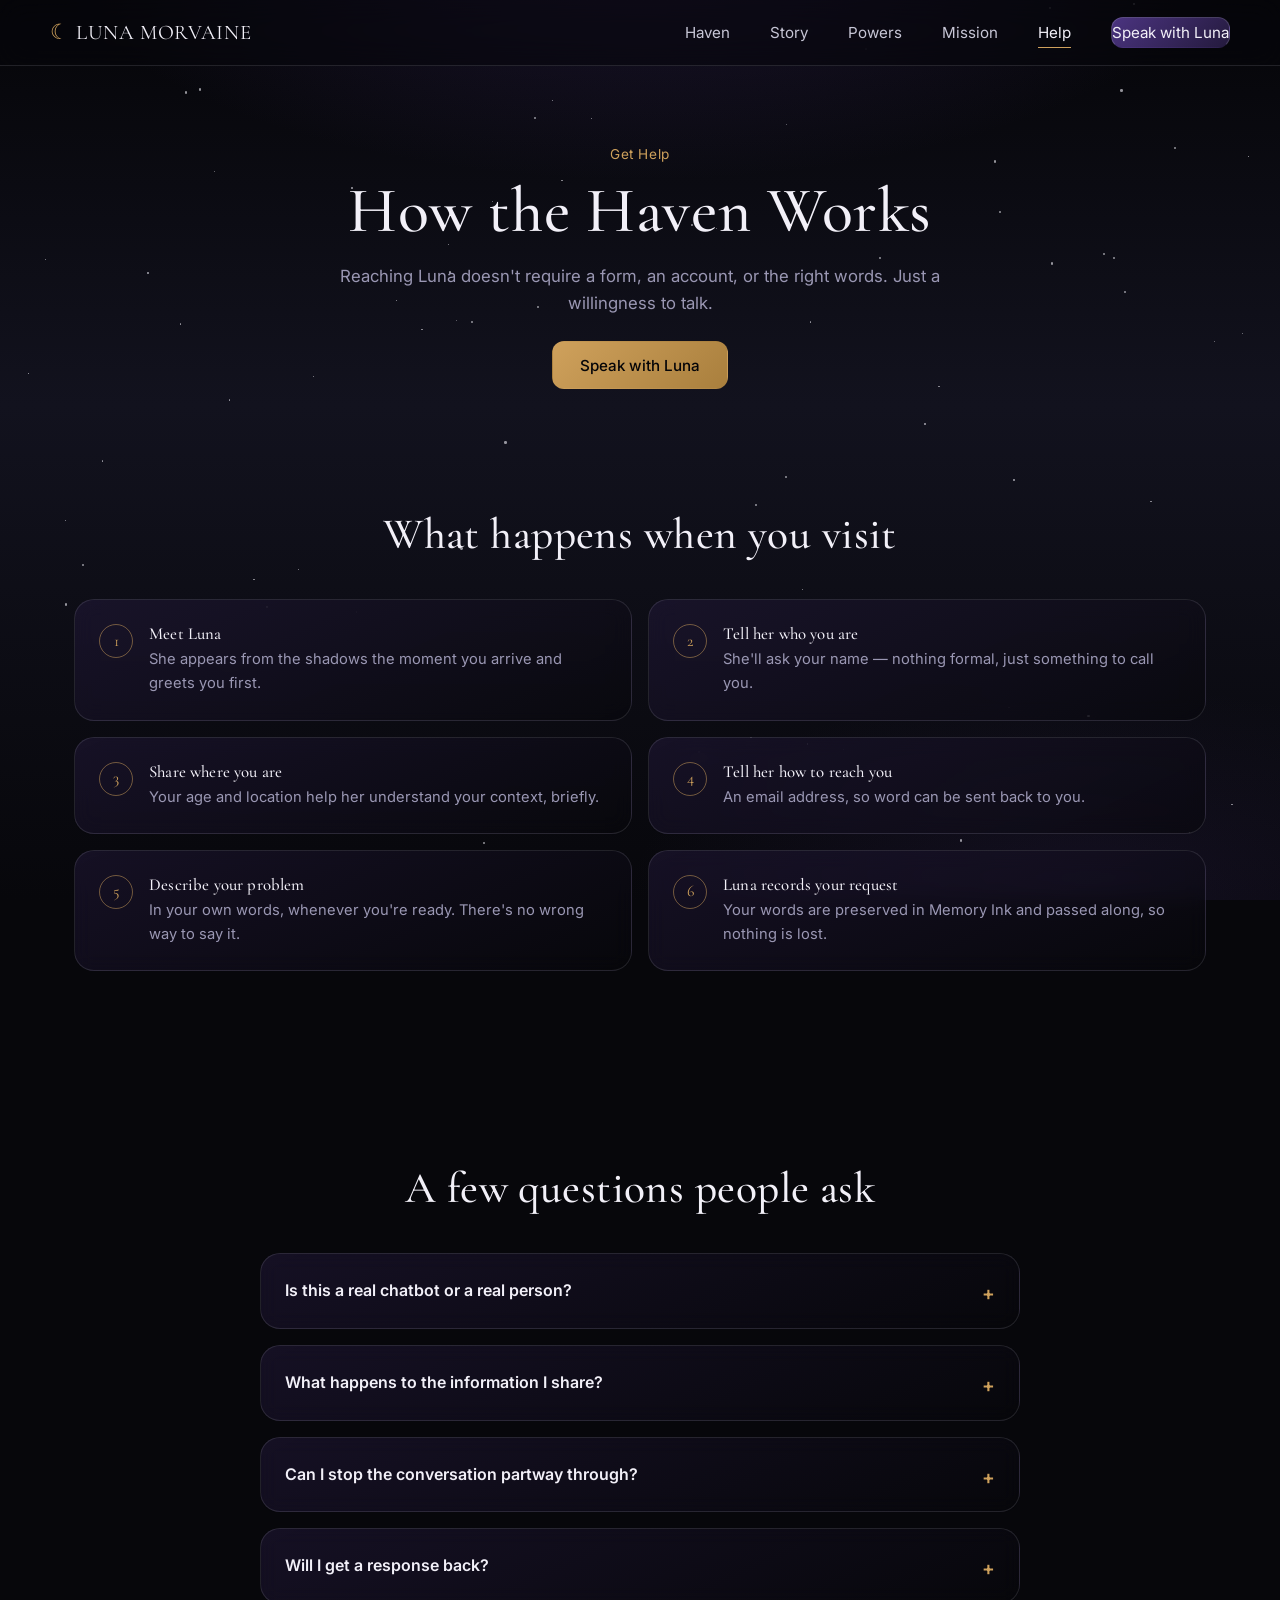
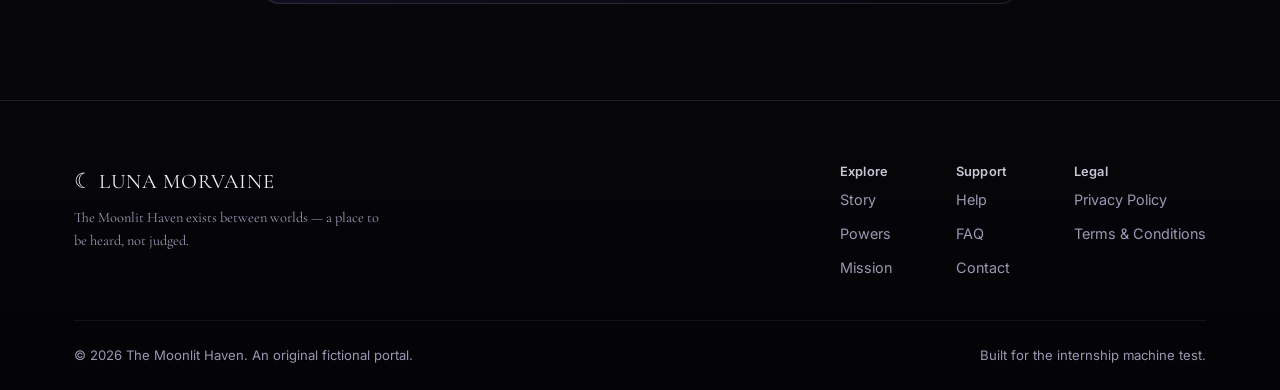
==== frontend/help.html @ e48f8812 "Initial commit - Moonlit Haven" ====
<!DOCTYPE html>
<html lang="en">
<head>
<meta charset="UTF-8" />
<meta name="viewport" content="width=device-width, initial-scale=1.0" />
<title>Get Help — Luna Morvaine</title>
<meta name="description" content="How to use the Moonlit Haven help portal and speak with Luna Morvaine." />
<link rel="stylesheet" href="style.css" />
<link rel="stylesheet" href="animations.css" />
</head>
<body>
<a class="skip-link" href="#main">Skip to content</a>
<div class="haven-atmosphere" aria-hidden="true"></div>
<div class="haven-stars" aria-hidden="true"></div>

<header class="site-nav">
  <div class="nav-inner">
    <a class="brand" href="index.html"><span class="glyph">☾</span> LUNA MORVAINE</a>
    <button class="nav-toggle" aria-label="Toggle navigation" aria-expanded="false">☰</button>
    <ul class="nav-links">
      <li><a href="index.html">Haven</a></li>
      <li><a href="story.html">Story</a></li>
      <li><a href="powers.html">Powers</a></li>
      <li><a href="mission.html">Mission</a></li>
      <li><a href="help.html" aria-current="page">Help</a></li>
      <li><a class="nav-cta" href="#" id="speak-with-luna" aria-expanded="false">Speak with Luna</a></li>
    </ul>
  </div>
</header>

<main id="main">
  <section class="help-hero">
    <div class="container text-center">
      <span class="eyebrow">Get Help</span>
      <h1>How the Haven Works</h1>
      <p class="mx-auto">Reaching Luna doesn't require a form, an account, or the right words. Just a willingness to talk.</p>
      <button class="btn btn-gold" id="help-speak-btn">Speak with Luna</button>
    </div>
  </section>

  <section class="steps-section">
    <div class="container">
      <div class="section-head center">
        <h2>What happens when you visit</h2>
      </div>
      <ol class="steps-list">
        <li class="step-item glass-panel">
          <span class="step-num">1</span>
          <div><h3>Meet Luna</h3><p>She appears from the shadows the moment you arrive and greets you first.</p></div>
        </li>
        <li class="step-item glass-panel">
          <span class="step-num">2</span>
          <div><h3>Tell her who you are</h3><p>She'll ask your name — nothing formal, just something to call you.</p></div>
        </li>
        <li class="step-item glass-panel">
          <span class="step-num">3</span>
          <div><h3>Share where you are</h3><p>Your age and location help her understand your context, briefly.</p></div>
        </li>
        <li class="step-item glass-panel">
          <span class="step-num">4</span>
          <div><h3>Tell her how to reach you</h3><p>An email address, so word can be sent back to you.</p></div>
        </li>
        <li class="step-item glass-panel">
          <span class="step-num">5</span>
          <div><h3>Describe your problem</h3><p>In your own words, whenever you're ready. There's no wrong way to say it.</p></div>
        </li>
        <li class="step-item glass-panel">
          <span class="step-num">6</span>
          <div><h3>Luna records your request</h3><p>Your words are preserved in Memory Ink and passed along, so nothing is lost.</p></div>
        </li>
      </ol>
    </div>
  </section>

  <section class="faq-section" id="faq">
    <div class="container">
      <div class="section-head center">
        <h2>A few questions people ask</h2>
      </div>
      <div class="faq-list">
        <details class="faq-item glass-panel">
          <summary>Is this a real chatbot or a real person?</summary>
          <p>Luna Morvaine is an original fictional character, and this portal is a conceptual project. The conversation is handled by an automated interface designed to feel personal and unhurried.</p>
        </details>
        <details class="faq-item glass-panel">
          <summary>What happens to the information I share?</summary>
          <p>It's recorded and sent to the portal's operator so a request can be reviewed. See the <a href="privacy.html">Privacy Policy</a> for full detail on what's collected and why.</p>
        </details>
        <details class="faq-item glass-panel">
          <summary>Can I stop the conversation partway through?</summary>
          <p>Yes. You can minimize the conversation at any time using the close control, and reopen it later with the "Speak with Luna" button.</p>
        </details>
        <details class="faq-item glass-panel">
          <summary>Will I get a response back?</summary>
          <p>The portal is designed to notify a real recipient once a grievance is submitted, so a reply can be sent to the email address you provide.</p>
        </details>
      </div>
    </div>
  </section>
</main>

<footer class="site-footer">
  <div class="container">
    <div class="footer-inner">
      <div class="footer-brand">
        <span class="brand">☾ LUNA MORVAINE</span>
        <p>The Moonlit Haven exists between worlds — a place to be heard, not judged.</p>
      </div>
      <div class="footer-links">
        <div class="footer-col">
          <h4>Explore</h4>
          <ul>
            <li><a href="story.html">Story</a></li>
            <li><a href="powers.html">Powers</a></li>
            <li><a href="mission.html">Mission</a></li>
          </ul>
        </div>
        <div class="footer-col">
          <h4>Support</h4>
          <ul>
            <li><a href="help.html">Help</a></li>
            <li><a href="help.html#faq">FAQ</a></li>
            <li><a href="#" id="footer-speak-btn">Contact</a></li>
          </ul>
        </div>
        <div class="footer-col">
          <h4>Legal</h4>
          <ul>
            <li><a href="privacy.html">Privacy Policy</a></li>
            <li><a href="terms.html">Terms &amp; Conditions</a></li>
          </ul>
        </div>
      </div>
    </div>
    <div class="footer-bottom">
      <span>© <span data-year>2026</span> The Moonlit Haven. An original fictional portal.</span>
      <span>Built for the internship machine test.</span>
    </div>
  </div>
</footer>

<div id="luna-chat-overlay" class="chat-overlay" hidden>
  <div class="chat-panel glass-panel" id="luna-chat-panel" role="dialog" aria-label="Conversation with Luna Morvaine" aria-modal="false">
    <div class="chat-header">
      <div class="chat-avatar"><img src="assets/hero/idle.png" alt="" aria-hidden="true" /></div>
      <div class="chat-header-text"><strong>Luna Morvaine</strong><span>The Moonlit Haven</span></div>
      <button class="chat-close" id="luna-chat-close" aria-label="Minimize conversation">–</button>
    </div>
    <div class="chat-messages" id="luna-chat-messages" role="log" aria-live="polite"></div>
    <div class="typing-indicator" id="luna-typing-indicator" hidden aria-hidden="true">
      <span class="typing-dot"></span><span class="typing-dot"></span><span class="typing-dot"></span>
    </div>
    <form class="chat-input-row" id="luna-chat-form">
      <label for="luna-chat-input" class="visually-hidden">Your message to Luna</label>
      <input type="text" id="luna-chat-input" placeholder="Type your reply..." autocomplete="off" />
      <button type="submit" id="luna-chat-send" class="btn btn-primary chat-send-btn" aria-label="Send message">Send</button>
    </form>
  </div>
</div>

<script src="script.js"></script>
<script src="chatbot.js"></script>
<script>
  document.getElementById('footer-speak-btn').addEventListener('click', (e) => { e.preventDefault(); window.LunaChat.open(); });
  document.getElementById('help-speak-btn').addEventListener('click', () => window.LunaChat.open());
</script>
</body>
</html>
---- frontend/style.css ----
/* ==========================================================================
   Luna Morvaine — The Moonlit Haven
   Core design system: reset, tokens, layout, components
   ========================================================================== */

@import url('https://fonts.googleapis.com/css2?family=Cormorant+Garamond:ital,wght@0,400;0,500;0,600;1,400&family=Inter:wght@400;500;600&display=swap');

:root {
  /* Color tokens */
  --void: #07070b;
  --midnight: #12121e;
  --violet-deep: #241a3d;
  --violet: #4b3480;
  --violet-glow: #8a6fd6;
  --silver: #c7c6d6;
  --lunar-white: #f2f0f8;
  --gold: #cfa15c;
  --ink: #050508;

  --text-primary: var(--lunar-white);
  --text-muted: #9a97b3;

  /* Type */
  --font-display: 'Cormorant Garamond', Georgia, serif;
  --font-body: 'Inter', -apple-system, BlinkMacSystemFont, sans-serif;

  /* Spacing scale */
  --space-1: 0.5rem;
  --space-2: 1rem;
  --space-3: 1.5rem;
  --space-4: 2.5rem;
  --space-5: 4rem;
  --space-6: 6rem;

  --radius-sm: 6px;
  --radius-md: 12px;
  --radius-lg: 20px;

  --shadow-glow: 0 0 40px rgba(138, 111, 214, 0.25);
  --border-glass: 1px solid rgba(199, 198, 214, 0.14);

  --ease-cinematic: cubic-bezier(0.16, 1, 0.3, 1);
}

* { box-sizing: border-box; }

html {
  scroll-behavior: smooth;
}

@media (prefers-reduced-motion: reduce) {
  html { scroll-behavior: auto; }
  *, *::before, *::after {
    animation-duration: 0.01ms !important;
    animation-iteration-count: 1 !important;
    transition-duration: 0.01ms !important;
    scroll-behavior: auto !important;
  }
}

body {
  margin: 0;
  min-height: 100vh;
  background: var(--void);
  color: var(--text-primary);
  font-family: var(--font-body);
  font-size: 16px;
  line-height: 1.6;
  overflow-x: hidden;
  position: relative;
}

/* Background atmosphere: stars + gradient, present on every page */
.haven-atmosphere {
  position: fixed;
  inset: 0;
  z-index: -2;
  background:
    radial-gradient(ellipse 80% 50% at 50% -10%, rgba(75, 52, 128, 0.35), transparent 60%),
    radial-gradient(ellipse 60% 40% at 85% 100%, rgba(75, 52, 128, 0.18), transparent 60%),
    linear-gradient(180deg, var(--ink) 0%, var(--midnight) 45%, var(--void) 100%);
}

.haven-stars {
  position: fixed;
  inset: 0;
  z-index: -1;
  pointer-events: none;
}

img { max-width: 100%; display: block; }

h1, h2, h3, h4 {
  font-family: var(--font-display);
  font-weight: 500;
  letter-spacing: 0.01em;
  line-height: 1.15;
  margin: 0 0 var(--space-2);
  color: var(--lunar-white);
}

h1 { font-size: clamp(2.4rem, 5vw, 4.2rem); }
h2 { font-size: clamp(1.9rem, 3.4vw, 2.8rem); }
h3 { font-size: clamp(1.3rem, 2vw, 1.7rem); }

p { margin: 0 0 var(--space-2); color: var(--text-muted); max-width: 62ch; }

a { color: var(--violet-glow); text-decoration: none; }
a:hover { color: var(--gold); }

.container {
  max-width: 1180px;
  margin: 0 auto;
  padding: 0 var(--space-3);
}

section { padding: var(--space-6) 0; position: relative; }

/* Focus visibility for accessibility */
a:focus-visible,
button:focus-visible,
input:focus-visible,
textarea:focus-visible {
  outline: 2px solid var(--gold);
  outline-offset: 3px;
  border-radius: var(--radius-sm);
}

/* ==========================================================================
   Navigation
   ========================================================================== */

.site-nav {
  position: fixed;
  top: 0;
  left: 0;
  right: 0;
  z-index: 100;
  display: flex;
  align-items: center;
  justify-content: space-between;
  padding: var(--space-2) var(--space-3);
  background: rgba(7, 7, 11, 0.55);
  backdrop-filter: blur(14px);
  -webkit-backdrop-filter: blur(14px);
  border-bottom: var(--border-glass);
}

.nav-inner {
  max-width: 1180px;
  margin: 0 auto;
  width: 100%;
  display: flex;
  align-items: center;
  justify-content: space-between;
}

.brand {
  font-family: var(--font-display);
  font-size: 1.3rem;
  color: var(--lunar-white);
  letter-spacing: 0.03em;
  display: flex;
  align-items: center;
  gap: 0.4rem;
}
.brand:hover { color: var(--lunar-white); }
.brand .glyph { color: var(--gold); }

.nav-links {
  display: flex;
  align-items: center;
  gap: var(--space-4);
  list-style: none;
  margin: 0;
  padding: 0;
}

.nav-links a {
  color: var(--silver);
  font-size: 0.95rem;
  padding: 0.3rem 0;
  border-bottom: 1px solid transparent;
  transition: color 0.25s var(--ease-cinematic), border-color 0.25s var(--ease-cinematic);
}
.nav-links a:hover,
.nav-links a[aria-current="page"] {
  color: var(--lunar-white);
  border-bottom-color: var(--gold);
}

.nav-cta {
  background: linear-gradient(135deg, var(--violet), var(--violet-deep));
  color: var(--lunar-white) !important;
  padding: 0.55rem 1.2rem;
  border-radius: var(--radius-md);
  border: 1px solid rgba(199, 198, 214, 0.2);
  font-size: 0.9rem;
  transition: box-shadow 0.3s var(--ease-cinematic), transform 0.2s var(--ease-cinematic);
}
.nav-cta:hover {
  box-shadow: var(--shadow-glow);
  transform: translateY(-1px);
  color: var(--lunar-white) !important;
}

.nav-toggle {
  display: none;
  background: none;
  border: none;
  color: var(--lunar-white);
  font-size: 1.6rem;
  cursor: pointer;
  padding: 0.2rem 0.5rem;
}

@media (max-width: 860px) {
  .nav-toggle { display: block; }
  .nav-links {
    position: fixed;
    top: 64px;
    right: 0;
    left: 0;
    background: rgba(10, 9, 17, 0.97);
    border-bottom: var(--border-glass);
    flex-direction: column;
    align-items: flex-start;
    gap: var(--space-2);
    padding: var(--space-3);
    transform: translateY(-130%);
    opacity: 0;
    transition: transform 0.35s var(--ease-cinematic), opacity 0.35s var(--ease-cinematic);
  }
  .nav-links.open {
    transform: translateY(0);
    opacity: 1;
  }
  .nav-cta { width: 100%; text-align: center; }
}

/* ==========================================================================
   Buttons
   ========================================================================== */

.btn {
  display: inline-flex;
  align-items: center;
  gap: 0.5rem;
  font-family: var(--font-body);
  font-size: 0.95rem;
  font-weight: 500;
  padding: 0.85rem 1.7rem;
  border-radius: var(--radius-md);
  border: 1px solid transparent;
  cursor: pointer;
  transition: transform 0.2s var(--ease-cinematic), box-shadow 0.3s var(--ease-cinematic), background 0.25s;
}

.btn-primary {
  background: linear-gradient(135deg, var(--violet-glow), var(--violet));
  color: var(--lunar-white);
}
.btn-primary:hover { box-shadow: var(--shadow-glow); transform: translateY(-2px); color: var(--lunar-white); }

.btn-ghost {
  background: rgba(199, 198, 214, 0.06);
  border-color: rgba(199, 198, 214, 0.25);
  color: var(--lunar-white);
}
.btn-ghost:hover { background: rgba(199, 198, 214, 0.12); color: var(--lunar-white); }

.btn-gold {
  background: linear-gradient(135deg, var(--gold), #a97f3d);
  color: var(--ink);
}
.btn-gold:hover { box-shadow: 0 0 30px rgba(207, 161, 92, 0.35); transform: translateY(-2px); color: var(--ink); }

/* ==========================================================================
   Glass panel component
   ========================================================================== */

.glass-panel {
  background: linear-gradient(155deg, rgba(36, 26, 61, 0.5), rgba(7, 7, 11, 0.55));
  border: var(--border-glass);
  border-radius: var(--radius-lg);
  backdrop-filter: blur(10px);
  -webkit-backdrop-filter: blur(10px);
}

/* ==========================================================================
   Footer
   ========================================================================== */

.site-footer {
  border-top: var(--border-glass);
  padding: var(--space-5) 0 var(--space-3);
  background: linear-gradient(180deg, transparent, rgba(0,0,0,0.4));
}

.footer-inner {
  display: flex;
  flex-wrap: wrap;
  justify-content: space-between;
  gap: var(--space-4);
  margin-bottom: var(--space-4);
}

.footer-brand {
  font-family: var(--font-display);
  font-size: 1.2rem;
  color: var(--lunar-white);
  max-width: 320px;
}

.footer-brand p { margin-top: var(--space-1); font-size: 0.9rem; }

.footer-links {
  display: flex;
  gap: var(--space-5);
  flex-wrap: wrap;
}

.footer-col h4 {
  font-family: var(--font-body);
  font-size: 0.8rem;
  text-transform: none;
  color: var(--silver);
  font-weight: 600;
  margin-bottom: var(--space-1);
}

.footer-col ul { list-style: none; margin: 0; padding: 0; display: flex; flex-direction: column; gap: 0.5rem; }
.footer-col a { color: var(--text-muted); font-size: 0.9rem; }
.footer-col a:hover { color: var(--gold); }

.footer-bottom {
  border-top: 1px solid rgba(199,198,214,0.08);
  padding-top: var(--space-3);
  font-size: 0.82rem;
  color: var(--text-muted);
  display: flex;
  justify-content: space-between;
  flex-wrap: wrap;
  gap: var(--space-1);
}

/* ==========================================================================
   Hero character layer (used across pages)
   ========================================================================== */

.luna-figure {
  position: relative;
  display: block;
  filter: drop-shadow(0 25px 60px rgba(0,0,0,0.6));
}

.luna-figure img {
  width: 100%;
  height: auto;
  position: relative;
  z-index: 2;
}

/* ==========================================================================
   Utility
   ========================================================================== */

.eyebrow {
  color: var(--gold);
  font-size: 0.85rem;
  letter-spacing: 0.04em;
  margin-bottom: var(--space-1);
  display: block;
  font-family: var(--font-body);
}

.text-center { text-align: center; }
.mx-auto { margin-left: auto; margin-right: auto; }

.section-head {
  max-width: 640px;
  margin-bottom: var(--space-4);
}
.section-head.center { margin-left: auto; margin-right: auto; text-align: center; }

.visually-hidden {
  position: absolute;
  width: 1px; height: 1px;
  padding: 0; margin: -1px;
  overflow: hidden;
  clip: rect(0,0,0,0);
  white-space: nowrap;
  border: 0;
}

.skip-link {
  position: absolute;
  left: -999px;
  top: auto;
  background: var(--violet);
  color: var(--lunar-white);
  padding: 0.8rem 1.2rem;
  border-radius: var(--radius-sm);
  z-index: 999;
}
.skip-link:focus {
  left: var(--space-2);
  top: var(--space-2);
}

/* ==========================================================================
   Home page — hero
   ========================================================================== */

.hero-section {
  padding-top: calc(var(--space-6) + 3rem);
  padding-bottom: var(--space-5);
}

.hero-grid {
  display: grid;
  grid-template-columns: 1.05fr 0.95fr;
  gap: var(--space-5);
  align-items: center;
}

.hero-copy .eyebrow { margin-bottom: var(--space-2); }
.hero-copy p { font-size: 1.08rem; margin-bottom: var(--space-4); }
.hero-actions { display: flex; gap: var(--space-2); flex-wrap: wrap; }

.hero-figure-wrap {
  position: relative;
  min-height: 480px;
  display: flex;
  align-items: flex-end;
  justify-content: center;
}

.hero-window {
  position: absolute;
  top: -6%;
  left: 50%;
  transform: translateX(-50%);
  width: 78%;
  height: 92%;
  border-radius: 50% 50% 8% 8% / 30% 30% 4% 4%;
  background:
    radial-gradient(circle at 50% 22%, rgba(242,240,248,0.16), transparent 40%),
    linear-gradient(180deg, rgba(75,52,128,0.22), rgba(7,7,11,0.05));
  border: 1px solid rgba(199,198,214,0.14);
  box-shadow: inset 0 0 60px rgba(138,111,214,0.15);
  z-index: 0;
}

.hero-figure-wrap .luna-figure {
  width: min(100%, 400px);
  z-index: 2;
}

/* ==========================================================================
   Intro strip
   ========================================================================== */

.intro-strip { padding-top: var(--space-4); padding-bottom: var(--space-4); }
.intro-grid {
  display: grid;
  grid-template-columns: repeat(3, 1fr);
  gap: var(--space-3);
}
.intro-card { padding: var(--space-4); }
.intro-card h3 { font-size: 1.2rem; margin-bottom: 0.6rem; }
.intro-card p { margin: 0; font-size: 0.95rem; }

/* ==========================================================================
   Path links (home page navigation cards)
   ========================================================================== */

.path-links {
  display: grid;
  grid-template-columns: repeat(4, 1fr);
  gap: var(--space-2);
}

.path-link {
  display: block;
  padding: var(--space-3);
  border: var(--border-glass);
  border-radius: var(--radius-md);
  background: rgba(199,198,214,0.03);
  transition: border-color 0.25s var(--ease-cinematic), transform 0.25s var(--ease-cinematic), background 0.25s;
}
.path-link:hover {
  border-color: rgba(138,111,214,0.5);
  background: rgba(138,111,214,0.06);
  transform: translateY(-3px);
}
.path-link h3 { font-size: 1.1rem; margin-bottom: 0.4rem; color: var(--lunar-white); }
.path-link p { font-size: 0.88rem; margin: 0; }

@media (max-width: 900px) {
  .hero-grid { grid-template-columns: 1fr; }
  .hero-figure-wrap { order: -1; min-height: 360px; }
  .intro-grid { grid-template-columns: 1fr; }
  .path-links { grid-template-columns: 1fr 1fr; }
}
@media (max-width: 540px) {
  .path-links { grid-template-columns: 1fr; }
}

/* ==========================================================================
   Chat overlay
   ========================================================================== */

.chat-overlay {
  position: fixed;
  bottom: var(--space-3);
  right: var(--space-3);
  z-index: 200;
  width: min(400px, calc(100vw - 2rem));
  opacity: 0;
  transform: translateY(24px) scale(0.98);
  transition: opacity 0.35s var(--ease-cinematic), transform 0.35s var(--ease-cinematic);
  pointer-events: none;
}
.chat-overlay.is-open {
  opacity: 1;
  transform: translateY(0) scale(1);
  pointer-events: auto;
}

.chat-panel {
  display: flex;
  flex-direction: column;
  height: min(560px, 72vh);
  padding: 0;
  overflow: hidden;
  box-shadow: 0 20px 60px rgba(0,0,0,0.55), var(--shadow-glow);
}

.chat-header {
  display: flex;
  align-items: center;
  gap: 0.7rem;
  padding: var(--space-2) var(--space-2);
  border-bottom: var(--border-glass);
  background: rgba(36,26,61,0.35);
}

.chat-avatar {
  width: 38px; height: 38px;
  border-radius: 50%;
  overflow: hidden;
  border: 1px solid rgba(199,198,214,0.3);
  flex-shrink: 0;
  background: var(--midnight);
}
.chat-avatar img { width: 100%; height: 100%; object-fit: cover; object-position: top center; transform: scale(2.2) translateY(8%); }

.chat-header-text { display: flex; flex-direction: column; line-height: 1.2; flex: 1; }
.chat-header-text strong { font-family: var(--font-display); font-size: 1.05rem; color: var(--lunar-white); }
.chat-header-text span { font-size: 0.75rem; color: var(--text-muted); }

.chat-close {
  background: none; border: none; color: var(--text-muted);
  font-size: 1.4rem; line-height: 1; cursor: pointer; padding: 0.2rem 0.5rem;
}
.chat-close:hover { color: var(--lunar-white); }

.chat-messages {
  flex: 1;
  overflow-y: auto;
  padding: var(--space-2);
  display: flex;
  flex-direction: column;
  gap: 0.6rem;
}

.msg-row { display: flex; }
.msg-row.visitor { justify-content: flex-end; }

.msg-bubble {
  max-width: 82%;
  padding: 0.65rem 0.95rem;
  border-radius: var(--radius-md);
  font-size: 0.92rem;
  line-height: 1.45;
}
.msg-bubble.luna {
  background: rgba(138,111,214,0.14);
  border: 1px solid rgba(138,111,214,0.3);
  color: var(--lunar-white);
  border-bottom-left-radius: 4px;
}
.msg-bubble.visitor {
  background: rgba(199,198,214,0.1);
  color: var(--lunar-white);
  border-bottom-right-radius: 4px;
}

.typing-indicator {
  display: flex;
  gap: 4px;
  padding: 0 var(--space-2) 0.4rem;
}
.typing-dot {
  width: 6px; height: 6px; border-radius: 50%;
  background: var(--violet-glow);
}

.chat-input-row {
  display: flex;
  gap: 0.5rem;
  padding: var(--space-2);
  border-top: var(--border-glass);
  background: rgba(7,7,11,0.4);
}
.chat-input-row input {
  flex: 1;
  background: rgba(199,198,214,0.06);
  border: 1px solid rgba(199,198,214,0.18);
  border-radius: var(--radius-md);
  padding: 0.65rem 0.9rem;
  color: var(--lunar-white);
  font-family: var(--font-body);
  font-size: 0.92rem;
}
.chat-input-row input:focus { outline: 2px solid var(--gold); outline-offset: 1px; }
.chat-send-btn { padding: 0.6rem 1.1rem; font-size: 0.88rem; }

@media (max-width: 480px) {
  .chat-overlay { right: var(--space-2); bottom: var(--space-2); width: calc(100vw - 1.5rem); }
  .chat-panel { height: min(520px, 78vh); }
}

/* ==========================================================================
   Powers page
   ========================================================================== */

.powers-hero { padding-top: calc(var(--space-6) + 3rem); padding-bottom: var(--space-3); }
.powers-hero p { font-size: 1.05rem; }

.powers-stage-section { padding-top: var(--space-2); }

.power-stage {
  position: relative;
  max-width: 420px;
  margin: 0 auto var(--space-4);
  min-height: 460px;
  display: flex;
  align-items: flex-end;
  justify-content: center;
}
.power-stage .luna-figure { width: 100%; }
.power-stage .luna-figure img { width: 100%; }

.power-details {
  max-width: 640px;
  margin: 0 auto var(--space-4);
  padding: var(--space-3) var(--space-4);
  text-align: center;
}
.power-details h2 { margin-bottom: 0.6rem; }
.power-details p { margin: 0 auto; }

.power-buttons {
  display: grid;
  grid-template-columns: repeat(5, 1fr);
  gap: var(--space-1);
  max-width: 900px;
  margin: 0 auto;
}

.power-btn {
  display: flex;
  flex-direction: column;
  align-items: center;
  gap: 0.4rem;
  padding: var(--space-2) 0.6rem;
  background: rgba(199,198,214,0.04);
  border: 1px solid rgba(199,198,214,0.14);
  border-radius: var(--radius-md);
  color: var(--silver);
  font-family: var(--font-body);
  font-size: 0.82rem;
  cursor: pointer;
  transition: border-color 0.25s, background 0.25s, color 0.25s, transform 0.2s;
}
.power-btn-icon { font-size: 1.3rem; color: var(--violet-glow); }
.power-btn:hover { border-color: rgba(138,111,214,0.5); background: rgba(138,111,214,0.08); }
.power-btn.active {
  border-color: var(--gold);
  background: rgba(207,161,92,0.1);
  color: var(--lunar-white);
  transform: translateY(-2px);
}
.power-btn.active .power-btn-icon { color: var(--gold); }

@media (max-width: 720px) {
  .power-buttons { grid-template-columns: repeat(3, 1fr); }
}
@media (max-width: 460px) {
  .power-buttons { grid-template-columns: repeat(2, 1fr); }
  .power-stage { min-height: 380px; }
}

/* ==========================================================================
   Story page
   ========================================================================== */

.story-hero { padding-top: calc(var(--space-6) + 3rem); padding-bottom: var(--space-4); }
.story-hero-grid {
  display: grid;
  grid-template-columns: 1.2fr 0.8fr;
  gap: var(--space-4);
  align-items: end;
}
.story-subtitle {
  font-family: var(--font-display);
  font-style: italic;
  font-size: 1.3rem;
  color: var(--silver);
  margin-top: var(--space-1);
}
.story-portrait { max-width: 280px; margin-left: auto; }

.timeline-section { padding-top: var(--space-2); }

.timeline {
  list-style: none;
  margin: 0 0 var(--space-5);
  padding: 0;
  position: relative;
  max-width: 720px;
}
.timeline::before {
  content: "";
  position: absolute;
  left: 9px;
  top: 8px;
  bottom: 8px;
  width: 1px;
  background: linear-gradient(180deg, rgba(138,111,214,0.6), rgba(138,111,214,0.05));
}

.timeline-item {
  position: relative;
  padding-left: var(--space-4);
  margin-bottom: var(--space-3);
}
.timeline-marker {
  position: absolute;
  left: 0;
  top: 6px;
  width: 19px;
  height: 19px;
  border-radius: 50%;
  background: var(--midnight);
  border: 2px solid var(--violet-glow);
  box-shadow: 0 0 10px rgba(138,111,214,0.5);
}
.timeline-content { padding: var(--space-3); }
.timeline-content h3 { font-size: 1.15rem; margin-bottom: 0.5rem; }
.timeline-content p { margin: 0; font-size: 0.95rem; }

.vow-quote {
  margin: 0 auto;
  max-width: 640px;
  text-align: center;
  font-family: var(--font-display);
  font-style: italic;
  font-size: clamp(1.4rem, 2.6vw, 1.9rem);
  color: var(--lunar-white);
  padding: var(--space-4) 0;
  border-top: 1px solid rgba(199,198,214,0.12);
  border-bottom: 1px solid rgba(199,198,214,0.12);
}

@media (max-width: 780px) {
  .story-hero-grid { grid-template-columns: 1fr; }
  .story-portrait { max-width: 220px; margin: 0 auto; }
}

/* ==========================================================================
   Mission page
   ========================================================================== */

.mission-hero { padding-top: calc(var(--space-6) + 3rem); padding-bottom: var(--space-3); }
.mission-quote {
  max-width: 760px;
  margin: var(--space-3) auto 0;
  font-family: var(--font-display);
  font-style: italic;
  font-size: clamp(1.5rem, 3vw, 2.1rem);
  color: var(--lunar-white);
  line-height: 1.35;
}

.mission-grid {
  display: grid;
  grid-template-columns: repeat(2, 1fr);
  gap: var(--space-3);
  margin-bottom: var(--space-5);
}
.mission-card { padding: var(--space-4); }
.mission-card h3 { margin-bottom: 0.6rem; }
.mission-card p { margin: 0; }

.mission-cta { max-width: 560px; margin: 0 auto; }
.mission-cta p { margin-bottom: var(--space-3); }

@media (max-width: 720px) {
  .mission-grid { grid-template-columns: 1fr; }
}

/* ==========================================================================
   Help page
   ========================================================================== */

.help-hero { padding-top: calc(var(--space-6) + 3rem); padding-bottom: var(--space-3); }
.help-hero p { margin: var(--space-2) auto var(--space-3); font-size: 1.05rem; }

.steps-list {
  list-style: none;
  margin: 0;
  padding: 0;
  display: grid;
  grid-template-columns: repeat(2, 1fr);
  gap: var(--space-2);
}
.step-item {
  display: flex;
  gap: var(--space-2);
  padding: var(--space-3);
  align-items: flex-start;
}
.step-num {
  flex-shrink: 0;
  width: 34px; height: 34px;
  border-radius: 50%;
  border: 1px solid rgba(207,161,92,0.5);
  color: var(--gold);
  display: flex; align-items: center; justify-content: center;
  font-family: var(--font-display);
  font-size: 1rem;
}
.step-item h3 { font-size: 1.05rem; margin-bottom: 0.3rem; }
.step-item p { margin: 0; font-size: 0.92rem; }

.faq-list { display: flex; flex-direction: column; gap: var(--space-2); max-width: 760px; margin: 0 auto; }
.faq-item { padding: var(--space-3); }
.faq-item summary {
  cursor: pointer;
  font-family: var(--font-body);
  font-weight: 600;
  color: var(--lunar-white);
  list-style: none;
  position: relative;
  padding-right: 1.5rem;
}
.faq-item summary::-webkit-details-marker { display: none; }
.faq-item summary::after {
  content: "+";
  position: absolute;
  right: 0; top: 0;
  color: var(--gold);
  font-size: 1.2rem;
}
.faq-item[open] summary::after { content: "–"; }
.faq-item p { margin-top: var(--space-1); margin-bottom: 0; font-size: 0.92rem; }

@media (max-width: 720px) {
  .steps-list { grid-template-columns: 1fr; }
}

/* ==========================================================================
   Legal pages
   ========================================================================== */

.legal-section { padding-top: calc(var(--space-6) + 3rem); }
.legal-container { max-width: 780px; }
.legal-updated { font-size: 0.85rem; margin-bottom: var(--space-4); }
.legal-body { padding: var(--space-4); }
.legal-body h2 { font-size: 1.2rem; font-family: var(--font-body); font-weight: 600; margin-top: var(--space-3); }
.legal-body h2:first-child { margin-top: 0; }
.legal-body p, .legal-body li { font-size: 0.95rem; }
.legal-body ul { padding-left: 1.2rem; color: var(--text-muted); }
---- frontend/animations.css ----
/* ==========================================================================
   Luna Morvaine — Animation Library
   Veilwalking, Echo Listening, Moonweaving, Memory Ink, Hearthlight
   ========================================================================== */

/* -----------------------------------------------------------
   Ambient starfield (canvas-drawn particles use this container)
------------------------------------------------------------ */
.star {
  position: absolute;
  background: var(--lunar-white);
  border-radius: 50%;
  opacity: 0.6;
  animation: twinkle 4s ease-in-out infinite;
}

@keyframes twinkle {
  0%, 100% { opacity: 0.15; }
  50% { opacity: 0.85; }
}

.drift-particle {
  position: absolute;
  border-radius: 50%;
  background: radial-gradient(circle, rgba(138,111,214,0.8), transparent 70%);
  pointer-events: none;
  animation: driftUp linear infinite;
}

@keyframes driftUp {
  0% { transform: translateY(0) translateX(0); opacity: 0; }
  10% { opacity: 0.8; }
  90% { opacity: 0.4; }
  100% { transform: translateY(-140px) translateX(20px); opacity: 0; }
}

/* -----------------------------------------------------------
   VEILWALKING — apparition from shadow
   Stage container wraps the Luna <img>
------------------------------------------------------------ */
.veil-stage {
  position: relative;
  display: inline-block;
  width: 100%;
}

.veil-stage::before {
  /* darkness pool that recedes as she appears */
  content: "";
  position: absolute;
  inset: -10%;
  z-index: 1;
  background: radial-gradient(ellipse 60% 70% at 50% 60%, rgba(0,0,0,0.95), rgba(0,0,0,0) 72%);
  pointer-events: none;
  opacity: 1;
  animation: veilDarknessRecede 2.6s var(--ease-cinematic) forwards;
  animation-delay: 0.3s;
}

.veil-stage .luna-figure img {
  opacity: 0;
  filter: blur(18px) brightness(0.3) saturate(0.6);
  transform: scale(1.08) translateY(14px);
  clip-path: inset(0% 0% 40% 0%);
  animation: veilMaterialize 2.4s var(--ease-cinematic) forwards;
  animation-delay: 0.5s;
}

@keyframes veilDarknessRecede {
  0% { opacity: 1; }
  100% { opacity: 0; }
}

@keyframes veilMaterialize {
  0% {
    opacity: 0;
    filter: blur(18px) brightness(0.25) saturate(0.5);
    transform: scale(1.08) translateY(14px);
    clip-path: inset(0% 0% 45% 0%);
  }
  35% {
    opacity: 0.55;
    filter: blur(9px) brightness(0.55) saturate(0.7);
    clip-path: inset(0% 0% 20% 0%);
  }
  70% {
    opacity: 0.85;
    filter: blur(3px) brightness(0.85) saturate(0.9);
    clip-path: inset(0% 0% 4% 0%);
  }
  100% {
    opacity: 1;
    filter: blur(0) brightness(1) saturate(1);
    transform: scale(1) translateY(0);
    clip-path: inset(0% 0% 0% 0%);
  }
}

.veil-shadow-wisp {
  position: absolute;
  z-index: 1;
  width: 6px;
  height: 6px;
  border-radius: 50%;
  background: radial-gradient(circle, rgba(138,111,214,0.9), transparent 70%);
  opacity: 0;
  animation: wispRise 2.2s ease-out forwards;
  pointer-events: none;
}

@keyframes wispRise {
  0% { opacity: 0; transform: translateY(0) scale(0.6); }
  15% { opacity: 0.9; }
  100% { opacity: 0; transform: translateY(-90px) scale(1.4); }
}

@media (prefers-reduced-motion: reduce) {
  .veil-stage::before { animation: none; opacity: 0; }
  .veil-stage .luna-figure img { animation: none; opacity: 1; filter: none; transform: none; clip-path: none; }
  .veil-shadow-wisp { display: none; }
}

/* -----------------------------------------------------------
   ECHO LISTENING — subtle pulse + ripples, idle.png
------------------------------------------------------------ */
.power-stage.echo .luna-figure {
  animation: echoBreathe 4.5s ease-in-out infinite;
}

@keyframes echoBreathe {
  0%, 100% { transform: translateY(0); }
  50% { transform: translateY(-6px); }
}

.power-stage.echo .luna-figure::after {
  content: "";
  position: absolute;
  top: 6%;
  left: 50%;
  width: 46%;
  height: 30%;
  transform: translateX(-50%);
  border-radius: 50%;
  background: radial-gradient(circle, rgba(138,111,214,0.55), transparent 70%);
  filter: blur(6px);
  z-index: 1;
  animation: echoGlow 3.2s ease-in-out infinite;
}

@keyframes echoGlow {
  0%, 100% { opacity: 0.35; }
  50% { opacity: 0.75; }
}

.echo-ripple {
  position: absolute;
  border: 1.5px solid rgba(199, 198, 214, 0.45);
  border-radius: 50%;
  left: 50%;
  top: 38%;
  transform: translate(-50%, -50%);
  width: 40px;
  height: 40px;
  opacity: 0;
  animation: rippleExpand 3s ease-out infinite;
  pointer-events: none;
}
.echo-ripple.r2 { animation-delay: 1s; }
.echo-ripple.r3 { animation-delay: 2s; }

@keyframes rippleExpand {
  0% { width: 40px; height: 40px; opacity: 0.7; border-color: rgba(199,198,214,0.5); }
  100% { width: 340px; height: 340px; opacity: 0; border-color: rgba(138,111,214,0.05); }
}

@media (prefers-reduced-motion: reduce) {
  .power-stage.echo .luna-figure,
  .power-stage.echo .luna-figure::after { animation: none; }
  .echo-ripple { display: none; }
}

/* -----------------------------------------------------------
   MOONWEAVING — glowing threads from raised hand
------------------------------------------------------------ */
.moonweave-svg {
  position: absolute;
  z-index: 1;
  pointer-events: none;
}

.moonweave-thread {
  fill: none;
  stroke: url(#threadGradient);
  stroke-width: 1.6;
  stroke-linecap: round;
  filter: drop-shadow(0 0 4px rgba(138,111,214,0.8));
  stroke-dasharray: 400;
  stroke-dashoffset: 400;
  animation: weaveDraw 3.2s var(--ease-cinematic) infinite;
  opacity: 0.9;
}

@keyframes weaveDraw {
  0% { stroke-dashoffset: 400; opacity: 0; }
  15% { opacity: 1; }
  70% { stroke-dashoffset: 0; opacity: 1; }
  100% { stroke-dashoffset: -400; opacity: 0; }
}

.moonweave-mote {
  position: absolute;
  width: 4px;
  height: 4px;
  border-radius: 50%;
  background: var(--lunar-white);
  box-shadow: 0 0 8px 2px rgba(138,111,214,0.9);
  animation: moteFloat 4s ease-in-out infinite;
}

@keyframes moteFloat {
  0%, 100% { transform: translate(0,0); opacity: 0.3; }
  50% { transform: translate(6px,-10px); opacity: 1; }
}

@media (prefers-reduced-motion: reduce) {
  .moonweave-thread { animation: none; stroke-dashoffset: 0; opacity: 0.6; }
  .moonweave-mote { animation: none; }
}

/* -----------------------------------------------------------
   MEMORY INK — Fehu rune traced stroke-by-stroke
------------------------------------------------------------ */
.rune-svg {
  position: absolute;
  z-index: 1;
  pointer-events: none;
}

.rune-stroke {
  fill: none;
  stroke: var(--gold);
  stroke-width: 3.2;
  stroke-linecap: round;
  stroke-linejoin: round;
  filter: drop-shadow(0 0 6px rgba(207,161,92,0.9));
}

.rune-stroke.trace {
  stroke-dasharray: var(--len, 260);
  stroke-dashoffset: var(--len, 260);
  animation: runeTrace 1.6s var(--ease-cinematic) forwards;
}
.rune-stroke.trace.stroke-2 { animation-delay: 1.3s; }

@keyframes runeTrace {
  to { stroke-dashoffset: 0; }
}

.rune-glow-pulse {
  animation: runeGlowPulse 2.4s ease-in-out infinite;
  animation-delay: 2.6s;
}

@keyframes runeGlowPulse {
  0%, 100% { filter: drop-shadow(0 0 6px rgba(207,161,92,0.7)); }
  50% { filter: drop-shadow(0 0 16px rgba(207,161,92,1)); }
}

.ink-spark {
  position: absolute;
  width: 3px;
  height: 3px;
  background: var(--gold);
  border-radius: 50%;
  box-shadow: 0 0 6px 2px rgba(207,161,92,0.9);
  animation: sparkPop 1.8s ease-out infinite;
}

@keyframes sparkPop {
  0% { opacity: 0; transform: scale(0.4); }
  30% { opacity: 1; transform: scale(1.2); }
  100% { opacity: 0; transform: scale(0.6) translateY(-14px); }
}

@media (prefers-reduced-motion: reduce) {
  .rune-stroke.trace { stroke-dashoffset: 0; animation: none; }
  .rune-glow-pulse { animation: none; }
  .ink-spark { display: none; }
}

/* -----------------------------------------------------------
   HEARTHLIGHT — flicker + particles around hearthlight.png
------------------------------------------------------------ */
.power-stage.hearth .luna-figure::before {
  content: "";
  position: absolute;
  top: 30%;
  left: 50%;
  width: 42%;
  height: 32%;
  transform: translate(-50%, -50%);
  border-radius: 50%;
  background: radial-gradient(circle, rgba(207,161,92,0.65), rgba(138,111,214,0.2) 55%, transparent 75%);
  filter: blur(10px);
  z-index: 1;
  animation: hearthFlicker 2.2s ease-in-out infinite;
}

@keyframes hearthFlicker {
  0%, 100% { opacity: 0.55; transform: translate(-50%, -50%) scale(1); }
  30% { opacity: 0.85; transform: translate(-50%, -50%) scale(1.05); }
  50% { opacity: 0.65; transform: translate(-50%, -50%) scale(0.97); }
  75% { opacity: 0.9; transform: translate(-50%, -50%) scale(1.03); }
}

.hearth-ember {
  position: absolute;
  width: 3px;
  height: 3px;
  border-radius: 50%;
  background: var(--gold);
  box-shadow: 0 0 6px 2px rgba(207,161,92,0.8);
  animation: emberRise 3.4s ease-in infinite;
}

@keyframes emberRise {
  0% { opacity: 0; transform: translateY(0) translateX(0); }
  10% { opacity: 1; }
  100% { opacity: 0; transform: translateY(-160px) translateX(var(--drift, 12px)); }
}

@media (prefers-reduced-motion: reduce) {
  .power-stage.hearth .luna-figure::before { animation: none; opacity: 0.6; }
  .hearth-ember { display: none; }
}

/* -----------------------------------------------------------
   Power stage cross-fade between states
------------------------------------------------------------ */
.power-stage {
  position: relative;
}

.power-stage .luna-figure {
  transition: opacity 0.4s ease;
}

.power-fx-layer {
  position: absolute;
  inset: 0;
  z-index: 1;
  pointer-events: none;
}

/* -----------------------------------------------------------
   Chat panel entrance
------------------------------------------------------------ */
.chat-panel {
  animation: chatRise 0.5s var(--ease-cinematic);
}

@keyframes chatRise {
  from { opacity: 0; transform: translateY(18px); }
  to { opacity: 1; transform: translateY(0); }
}

.msg-bubble {
  animation: bubbleIn 0.35s var(--ease-cinematic);
}

@keyframes bubbleIn {
  from { opacity: 0; transform: translateY(8px) scale(0.98); }
  to { opacity: 1; transform: translateY(0) scale(1); }
}

.typing-dot {
  animation: typingBounce 1.2s ease-in-out infinite;
}
.typing-dot:nth-child(2) { animation-delay: 0.15s; }
.typing-dot:nth-child(3) { animation-delay: 0.3s; }

@keyframes typingBounce {
  0%, 60%, 100% { transform: translateY(0); opacity: 0.5; }
  30% { transform: translateY(-4px); opacity: 1; }
}

@media (prefers-reduced-motion: reduce) {
  .chat-panel, .msg-bubble { animation: none; }
}
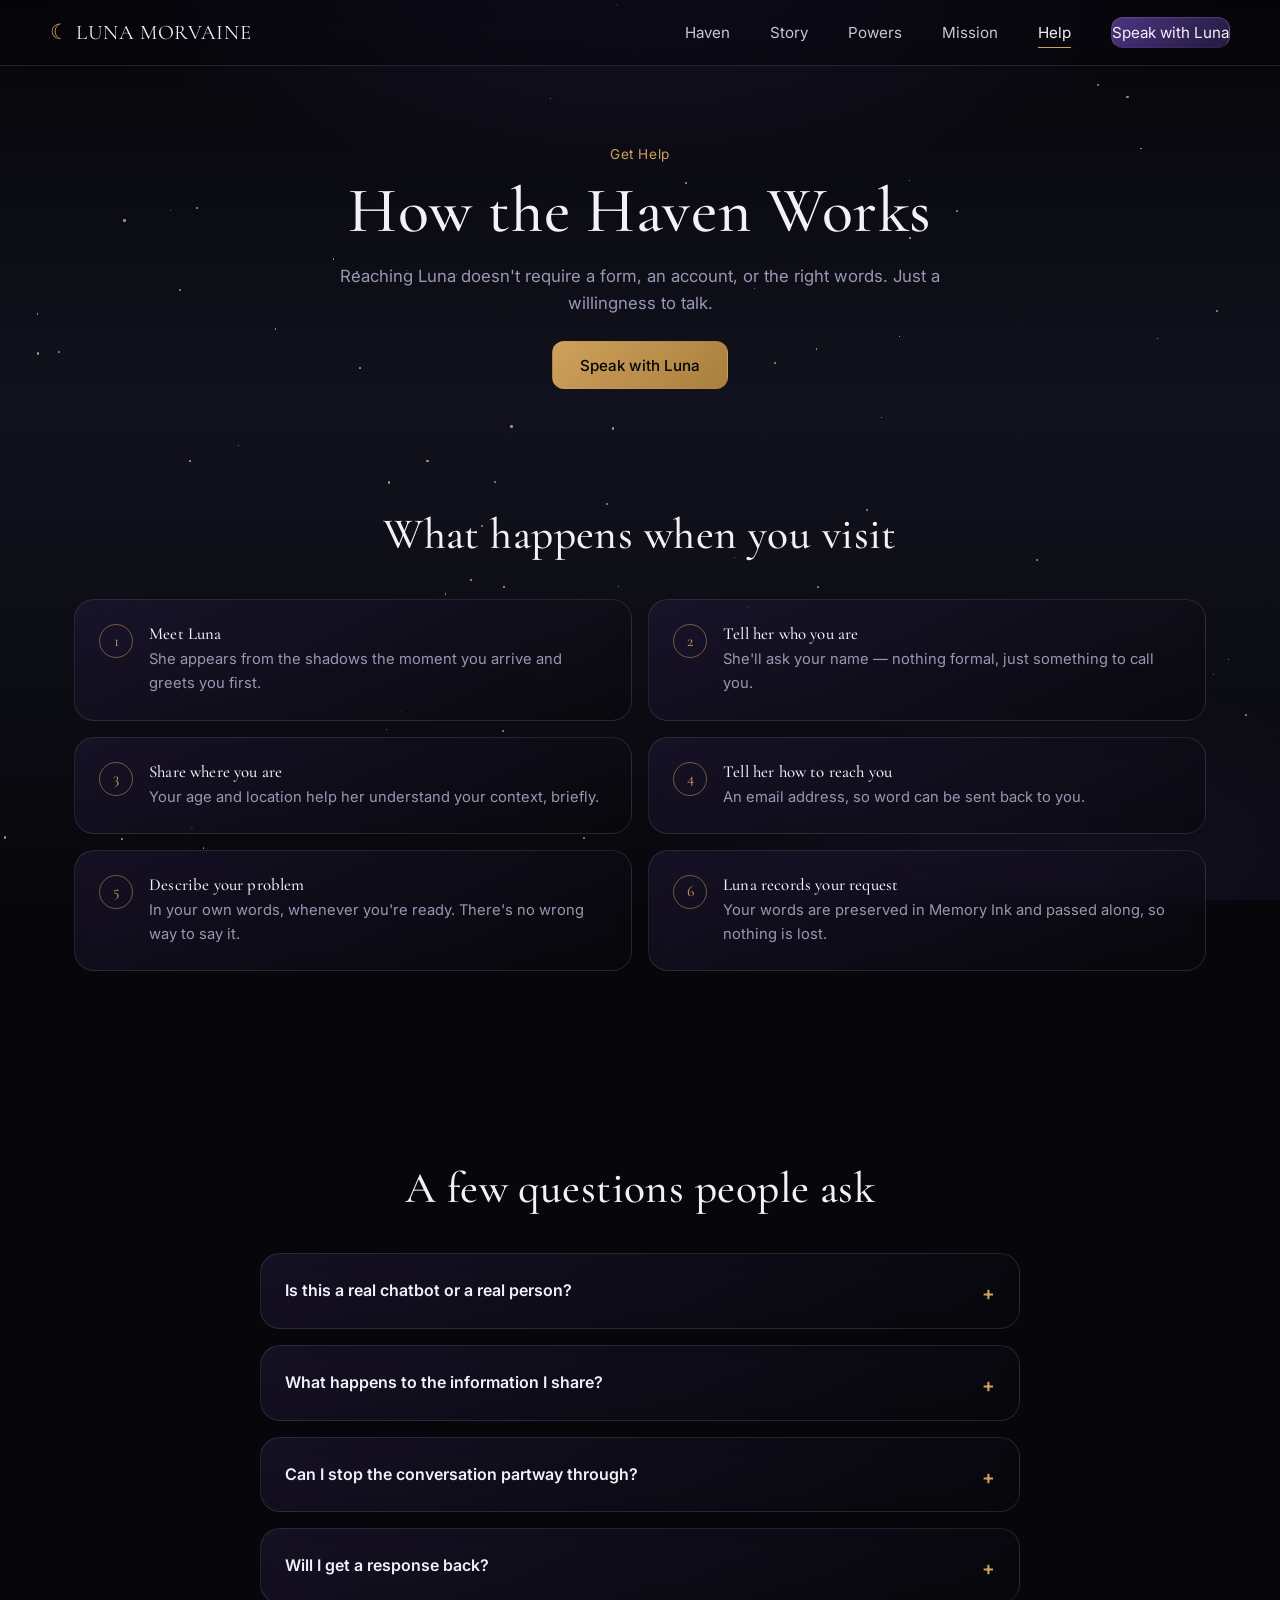
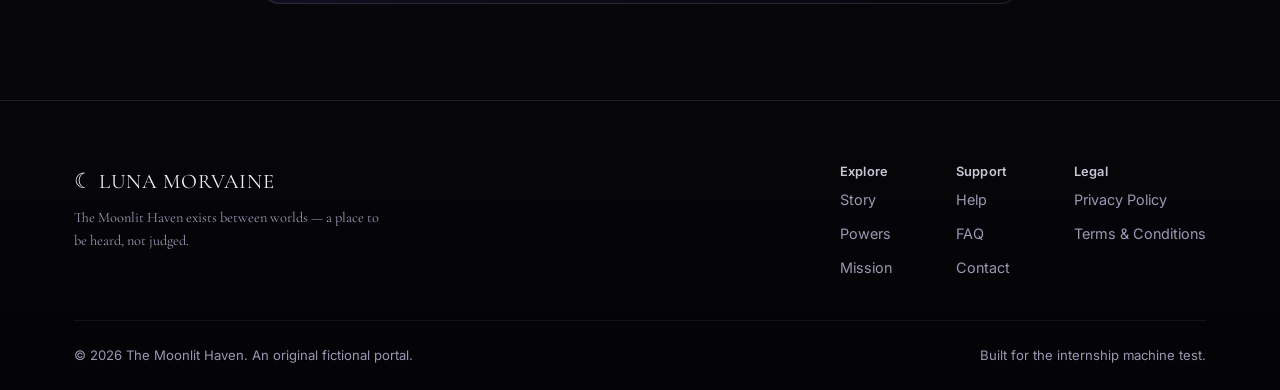
==== commit a90baffd: "Point frontend at deployed Render backend" ====
--- a/frontend/help.html
+++ b/frontend/help.html
@@ -159,6 +159,7 @@
 </div>
 
 <script src="script.js"></script>
+<script>window.LUNA_API_BASE = 'https://moonlit-haven-j2cd.onrender.com';</script>
 <script src="chatbot.js"></script>
 <script>
   document.getElementById('footer-speak-btn').addEventListener('click', (e) => { e.preventDefault(); window.LunaChat.open(); });
